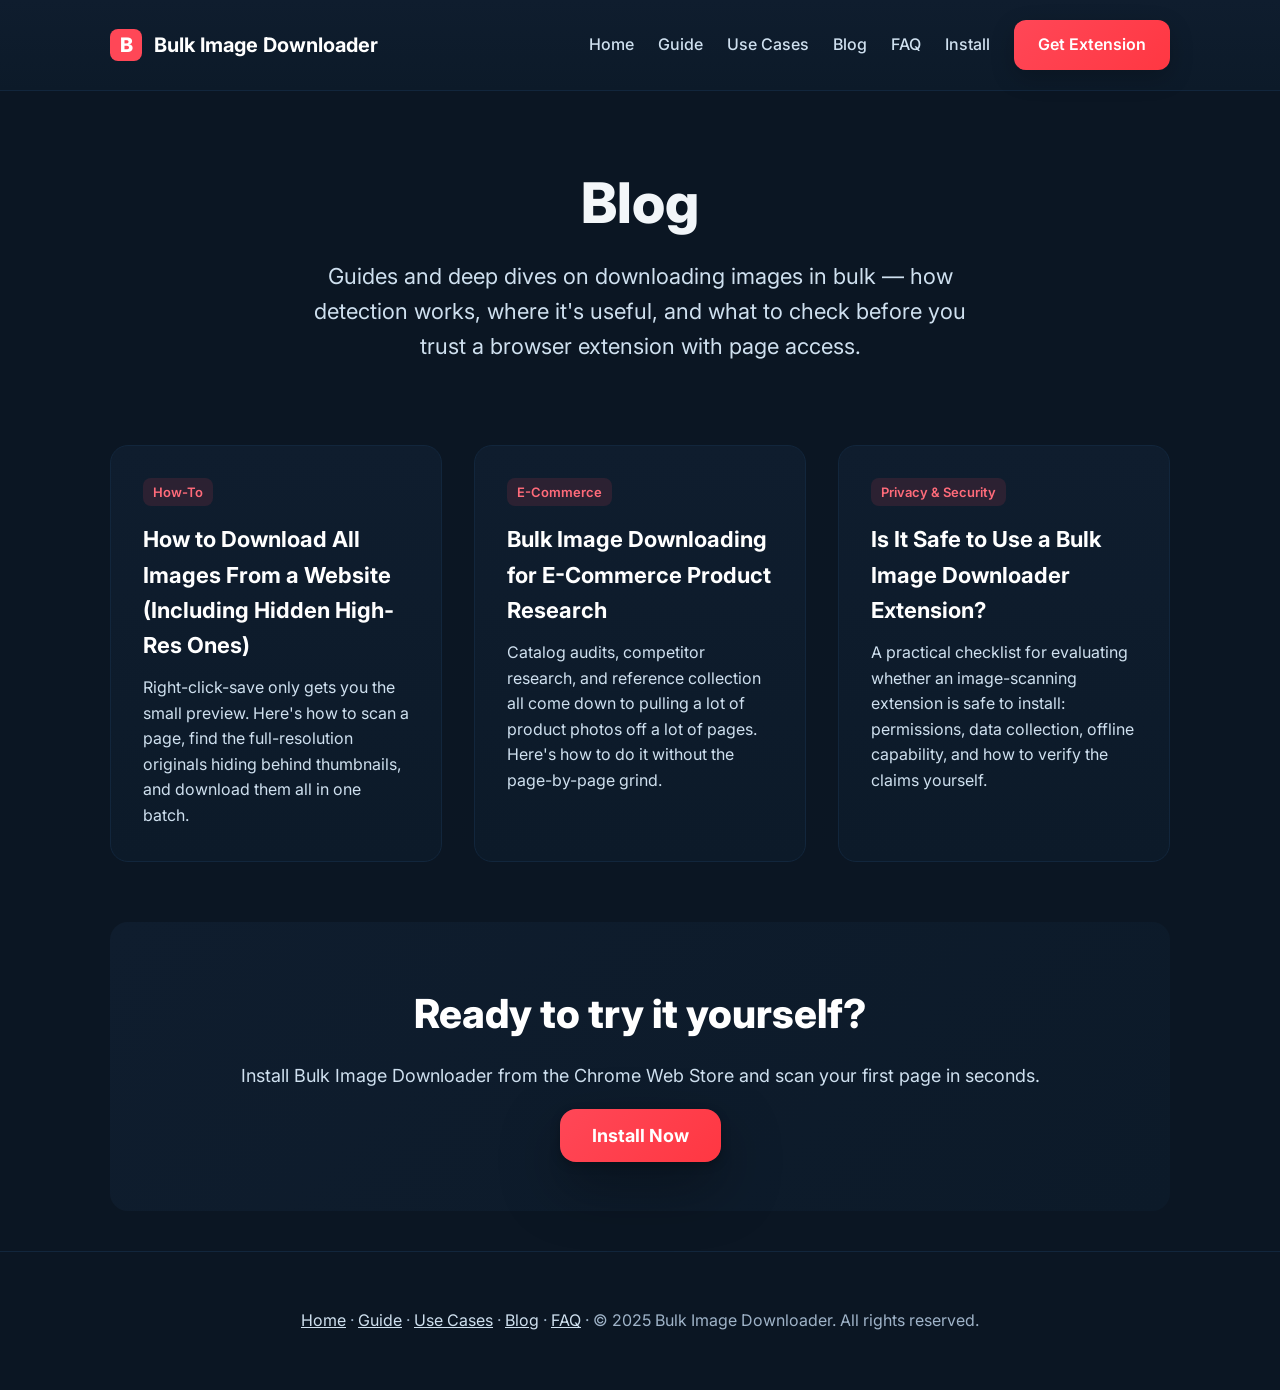
==== blog/index.html @ 46cd49f5 "content: add blog section with 3 articles, link from nav/footer, update sitemap Adds /blog/ with a l" ====
<!DOCTYPE html>
<html lang="en">
<head>
  <meta charset="utf-8" />
  <meta name="viewport" content="width=device-width, initial-scale=1" />
  <title>Blog | Bulk Image Downloader</title>
  <meta name="description" content="Guides and deep dives on downloading images in bulk: full-resolution detection, e-commerce research workflows, and extension privacy and security." />
  <meta name="keywords" content="bulk image downloader blog, download all images from a website, image downloader extension, bulk download images" />
  <link rel="canonical" href="https://bulk-image-downloader.com/blog/" />

  <!-- Open Graph -->
  <meta property="og:type" content="website" />
  <meta property="og:url" content="https://bulk-image-downloader.com/blog/" />
  <meta property="og:title" content="Blog | Bulk Image Downloader" />
  <meta property="og:description" content="Guides and deep dives on downloading images in bulk: full-resolution detection, e-commerce research workflows, and extension privacy and security." />
  <meta property="og:image" content="https://bulk-image-downloader.com/Landing_Screen_1.png" />
  <meta property="og:site_name" content="Bulk Image Downloader" />

  <!-- Twitter Card -->
  <meta name="twitter:card" content="summary_large_image" />
  <meta name="twitter:title" content="Blog | Bulk Image Downloader" />
  <meta name="twitter:description" content="Guides and deep dives on downloading images in bulk: full-resolution detection, e-commerce research workflows, and extension privacy and security." />
  <meta name="twitter:image" content="https://bulk-image-downloader.com/Landing_Screen_1.png" />

  <!-- Google Tag Manager -->
  <script>(function(w,d,s,l,i){w[l]=w[l]||[];w[l].push({'gtm.start':
  new Date().getTime(),event:'gtm.js'});var f=d.getElementsByTagName(s)[0],
  j=d.createElement(s),dl=l!='dataLayer'?'&l='+l:'';j.async=true;j.src=
  'https://www.googletagmanager.com/gtm.js?id='+i+dl;f.parentNode.insertBefore(j,f);
  })(window,document,'script','dataLayer','GTM-KWNNQT8N');</script>
  <!-- End Google Tag Manager -->

  <!-- Umami tracking -->
  <script defer src="https://cloud.umami.is/script.js" data-website-id="cbf2f890-7747-4fc9-b581-79adfbaeee85"></script>

  <!-- Favicons -->
  <link rel="icon" type="image/png" href="/favicon-96x96.png" sizes="96x96" />
  <link rel="icon" type="image/svg+xml" href="/favicon.svg" />
  <link rel="shortcut icon" href="/favicon.ico" />
  <link rel="apple-touch-icon" sizes="180x180" href="/apple-touch-icon.png" />
  <link rel="manifest" href="/site.webmanifest" />

  <!-- Typography -->
  <link rel="preconnect" href="https://fonts.googleapis.com">
  <link rel="preconnect" href="https://fonts.gstatic.com" crossorigin>
  <link href="https://fonts.googleapis.com/css2?family=Inter:wght@400;500;600;700;800&display=swap" rel="stylesheet">

  <style>
    :root {
      --brand: #0A1625;
      --body: #0b1623;
      --card-bg: #0f1d2e;
      --card-bg-2: #0c1a29;
      --card-border: #12263c;
      --text-hero: #e6edf3;
      --text-muted: #cfe0ef;
      --muted: #9fb3c8;
      --accent: #ff4757;
      --accent-hover: #ff3742;
      --accent-light: #ff6b7a;
      --radius: 18px;
      --shadow: 0 24px 60px rgba(0,0,0,.35), 0 3px 10px rgba(0,0,0,.25);
      --shadow-sm: 0 8px 25px rgba(0,0,0,.2);
    }

    * { box-sizing: border-box; }
    html, body { height: 100%; }
    body {
      margin: 0;
      font-family: Inter, system-ui, -apple-system, "Segoe UI", Roboto, Helvetica, Arial, sans-serif;
      background: var(--body);
      color: #dbe7f3;
      line-height: 1.6;
    }

    .header {
      background: linear-gradient(180deg, var(--card-bg), var(--card-bg-2));
      border-bottom: 1px solid var(--card-border);
      padding: 20px 0;
      position: sticky;
      top: 0;
      z-index: 100;
    }

    .header-content {
      max-width: 1100px;
      margin: 0 auto;
      padding: 0 20px;
      display: flex;
      align-items: center;
      justify-content: space-between;
    }

    .logo {
      display: flex;
      align-items: center;
      gap: 12px;
      font-size: 20px;
      font-weight: 700;
      color: #fff;
      text-decoration: none;
    }

    .logo-icon {
      width: 32px;
      height: 32px;
      background: var(--accent);
      border-radius: 8px;
      display: flex;
      align-items: center;
      justify-content: center;
      color: white;
      font-weight: 800;
    }

    .nav {
      display: flex;
      gap: 24px;
      align-items: center;
    }

    .nav-link {
      color: var(--text-muted);
      text-decoration: none;
      font-weight: 500;
      transition: color 0.2s;
    }

    .nav-link:hover {
      color: #fff;
    }

    .cta-button {
      background: linear-gradient(135deg, var(--accent), var(--accent-hover));
      color: white;
      padding: 12px 24px;
      border-radius: 12px;
      text-decoration: none;
      font-weight: 600;
      transition: all 0.2s;
      box-shadow: var(--shadow-sm);
    }

    .cta-button:hover {
      transform: translateY(-2px);
      box-shadow: 0 12px 35px rgba(255, 71, 87, 0.3);
    }

    .main {
      max-width: 1100px;
      margin: 0 auto;
      padding: 0 20px;
    }

    .hero {
      text-align: center;
      padding: 80px 0 40px;
    }

    .hero h1 {
      font-size: clamp(32px, 5vw, 56px);
      font-weight: 800;
      line-height: 1.15;
      margin: 0 0 24px;
      background: linear-gradient(135deg, #fff, var(--text-hero));
      -webkit-background-clip: text;
      -webkit-text-fill-color: transparent;
      background-clip: text;
    }

    .hero p {
      font-size: clamp(18px, 2.5vw, 22px);
      color: var(--text-muted);
      margin: 0 0 20px;
      max-width: 680px;
      margin-left: auto;
      margin-right: auto;
    }

    .section-header {
      text-align: center;
      margin-bottom: 40px;
    }

    .posts-grid {
      display: grid;
      grid-template-columns: repeat(auto-fit, minmax(300px, 1fr));
      gap: 32px;
      margin: 20px 0 60px;
    }

    .post-card {
      background: linear-gradient(180deg, var(--card-bg), var(--card-bg-2));
      border: 1px solid var(--card-border);
      border-radius: var(--radius);
      padding: 32px;
      text-align: left;
      text-decoration: none;
      display: block;
      transition: all 0.2s;
    }

    .post-card:hover {
      transform: translateY(-4px);
      box-shadow: var(--shadow);
    }

    .post-tag {
      display: inline-block;
      background: rgba(255, 71, 87, 0.12);
      color: var(--accent-light);
      font-size: 13px;
      font-weight: 600;
      padding: 4px 10px;
      border-radius: 8px;
      margin-bottom: 16px;
    }

    .post-title {
      font-size: 22px;
      font-weight: 700;
      margin: 0 0 12px;
      color: #fff;
    }

    .post-excerpt {
      color: var(--text-muted);
      margin: 0;
      font-size: 16px;
    }

    .cta-section {
      padding: 60px 0;
      text-align: center;
      background: linear-gradient(135deg, var(--card-bg), var(--card-bg-2));
      border-radius: var(--radius);
      margin: 0 0 40px;
    }

    .cta-section h2 {
      font-size: clamp(28px, 4vw, 40px);
      font-weight: 800;
      margin: 0 0 16px;
      color: #fff;
    }

    .cta-section p {
      font-size: 18px;
      color: var(--text-muted);
      margin: 0 0 32px;
    }

    .btn-primary {
      background: linear-gradient(135deg, var(--accent), var(--accent-hover));
      color: white;
      padding: 16px 32px;
      border-radius: 16px;
      text-decoration: none;
      font-weight: 700;
      font-size: 18px;
      transition: all 0.2s;
      box-shadow: var(--shadow);
    }

    .btn-primary:hover {
      transform: translateY(-3px);
      box-shadow: 0 20px 50px rgba(255, 71, 87, 0.4);
    }

    .footer {
      border-top: 1px solid var(--card-border);
      padding: 40px 0;
      text-align: center;
      color: var(--muted);
    }

    .footer a {
      color: var(--text-muted);
    }

    @media (max-width: 768px) {
      .header-content {
        flex-direction: column;
        gap: 20px;
      }

      .nav {
        gap: 16px;
        flex-wrap: wrap;
        justify-content: center;
      }

      .hero {
        padding: 60px 0 30px;
      }

      .posts-grid {
        grid-template-columns: 1fr;
      }
    }
  </style>
</head>
<body>
  <!-- Google Tag Manager (noscript) -->
  <noscript><iframe src="https://www.googletagmanager.com/ns.html?id=GTM-KWNNQT8N"
  height="0" width="0" style="display:none;visibility:hidden"></iframe></noscript>
  <!-- End Google Tag Manager (noscript) -->

  <header class="header">
    <div class="header-content">
      <a href="/" class="logo">
        <div class="logo-icon">B</div>
        Bulk Image Downloader
      </a>
      <nav class="nav">
        <a href="/" class="nav-link">Home</a>
        <a href="/guide/" class="nav-link">Guide</a>
        <a href="/use-cases/" class="nav-link">Use Cases</a>
        <a href="/blog/" class="nav-link">Blog</a>
        <a href="/faq/" class="nav-link">FAQ</a>
        <a href="/install" class="nav-link">Install</a>
        <a href="https://chromewebstore.google.com/detail/bulk-image-downloader/kbafpfajhhaeilcldcmmjbgjlecnbfgj" class="cta-button" target="_blank">Get Extension</a>
      </nav>
    </div>
  </header>

  <main class="main">
    <!-- Hero -->
    <section class="hero">
      <h1>Blog</h1>
      <p>Guides and deep dives on downloading images in bulk — how detection works, where it's useful, and what to check before you trust a browser extension with page access.</p>
    </section>

    <!-- Posts -->
    <section id="posts">
      <div class="posts-grid">
        <a href="/blog/how-to-download-all-images-from-a-website/" class="post-card">
          <span class="post-tag">How-To</span>
          <h2 class="post-title">How to Download All Images From a Website (Including Hidden High-Res Ones)</h2>
          <p class="post-excerpt">Right-click-save only gets you the small preview. Here's how to scan a page, find the full-resolution originals hiding behind thumbnails, and download them all in one batch.</p>
        </a>
        <a href="/blog/ecommerce-product-image-research/" class="post-card">
          <span class="post-tag">E-Commerce</span>
          <h2 class="post-title">Bulk Image Downloading for E-Commerce Product Research</h2>
          <p class="post-excerpt">Catalog audits, competitor research, and reference collection all come down to pulling a lot of product photos off a lot of pages. Here's how to do it without the page-by-page grind.</p>
        </a>
        <a href="/blog/is-it-safe-bulk-image-downloader-extension/" class="post-card">
          <span class="post-tag">Privacy &amp; Security</span>
          <h2 class="post-title">Is It Safe to Use a Bulk Image Downloader Extension?</h2>
          <p class="post-excerpt">A practical checklist for evaluating whether an image-scanning extension is safe to install: permissions, data collection, offline capability, and how to verify the claims yourself.</p>
        </a>
      </div>
    </section>

    <!-- CTA -->
    <section class="cta-section">
      <h2>Ready to try it yourself?</h2>
      <p>Install Bulk Image Downloader from the Chrome Web Store and scan your first page in seconds.</p>
      <a href="https://chromewebstore.google.com/detail/bulk-image-downloader/kbafpfajhhaeilcldcmmjbgjlecnbfgj" class="btn-primary" target="_blank">Install Now</a>
    </section>
  </main>

  <footer class="footer">
    <p><a href="/">Home</a> · <a href="/guide/">Guide</a> · <a href="/use-cases/">Use Cases</a> · <a href="/blog/">Blog</a> · <a href="/faq/">FAQ</a> · © 2025 Bulk Image Downloader. All rights reserved.</p>
  </footer>
</body>
</html>
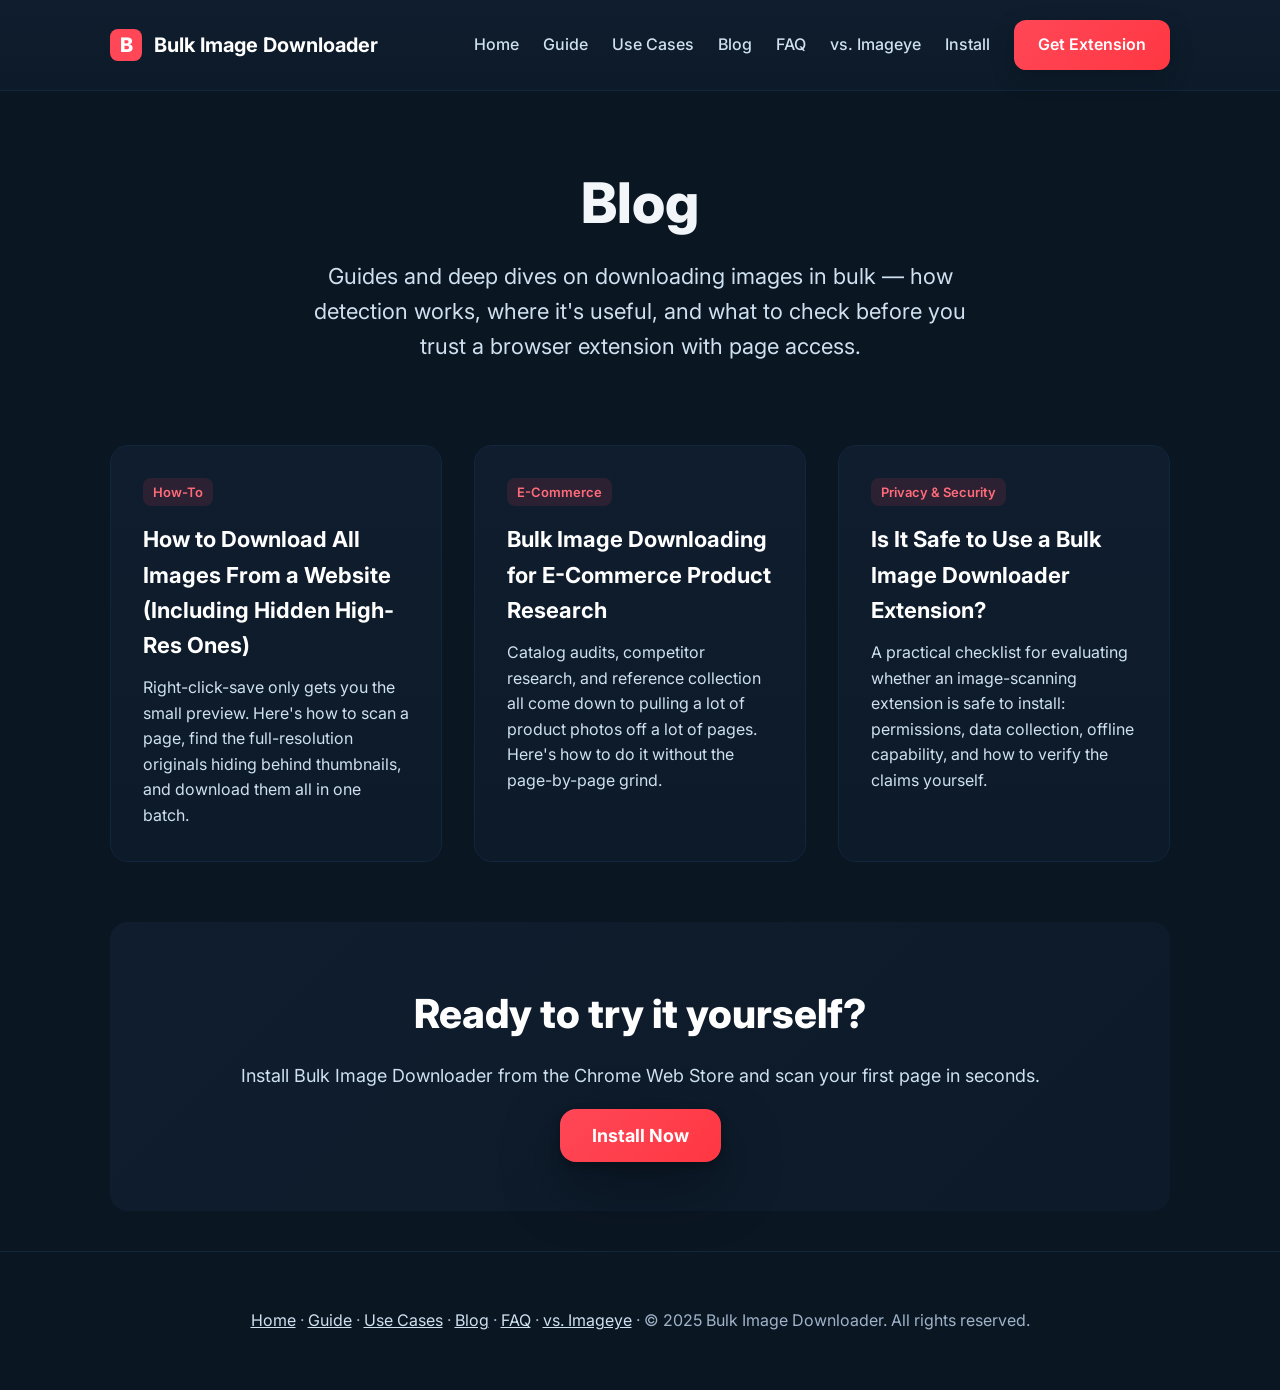
==== commit 982cc029: "content(seo): add named comparison page vs. Imageye Built from internal competitor research (competi" ====
--- a/blog/index.html
+++ b/blog/index.html
@@ -318,6 +318,7 @@
         <a href="/use-cases/" class="nav-link">Use Cases</a>
         <a href="/blog/" class="nav-link">Blog</a>
         <a href="/faq/" class="nav-link">FAQ</a>
+        <a href="/vs-imageye/" class="nav-link">vs. Imageye</a>
         <a href="/install" class="nav-link">Install</a>
         <a href="https://chromewebstore.google.com/detail/bulk-image-downloader/kbafpfajhhaeilcldcmmjbgjlecnbfgj" class="cta-button" target="_blank">Get Extension</a>
       </nav>
@@ -361,7 +362,7 @@
   </main>
 
   <footer class="footer">
-    <p><a href="/">Home</a> · <a href="/guide/">Guide</a> · <a href="/use-cases/">Use Cases</a> · <a href="/blog/">Blog</a> · <a href="/faq/">FAQ</a> · © 2025 Bulk Image Downloader. All rights reserved.</p>
+    <p><a href="/">Home</a> · <a href="/guide/">Guide</a> · <a href="/use-cases/">Use Cases</a> · <a href="/blog/">Blog</a> · <a href="/faq/">FAQ</a> · <a href="/vs-imageye/">vs. Imageye</a> · © 2025 Bulk Image Downloader. All rights reserved.</p>
   </footer>
 </body>
 </html>
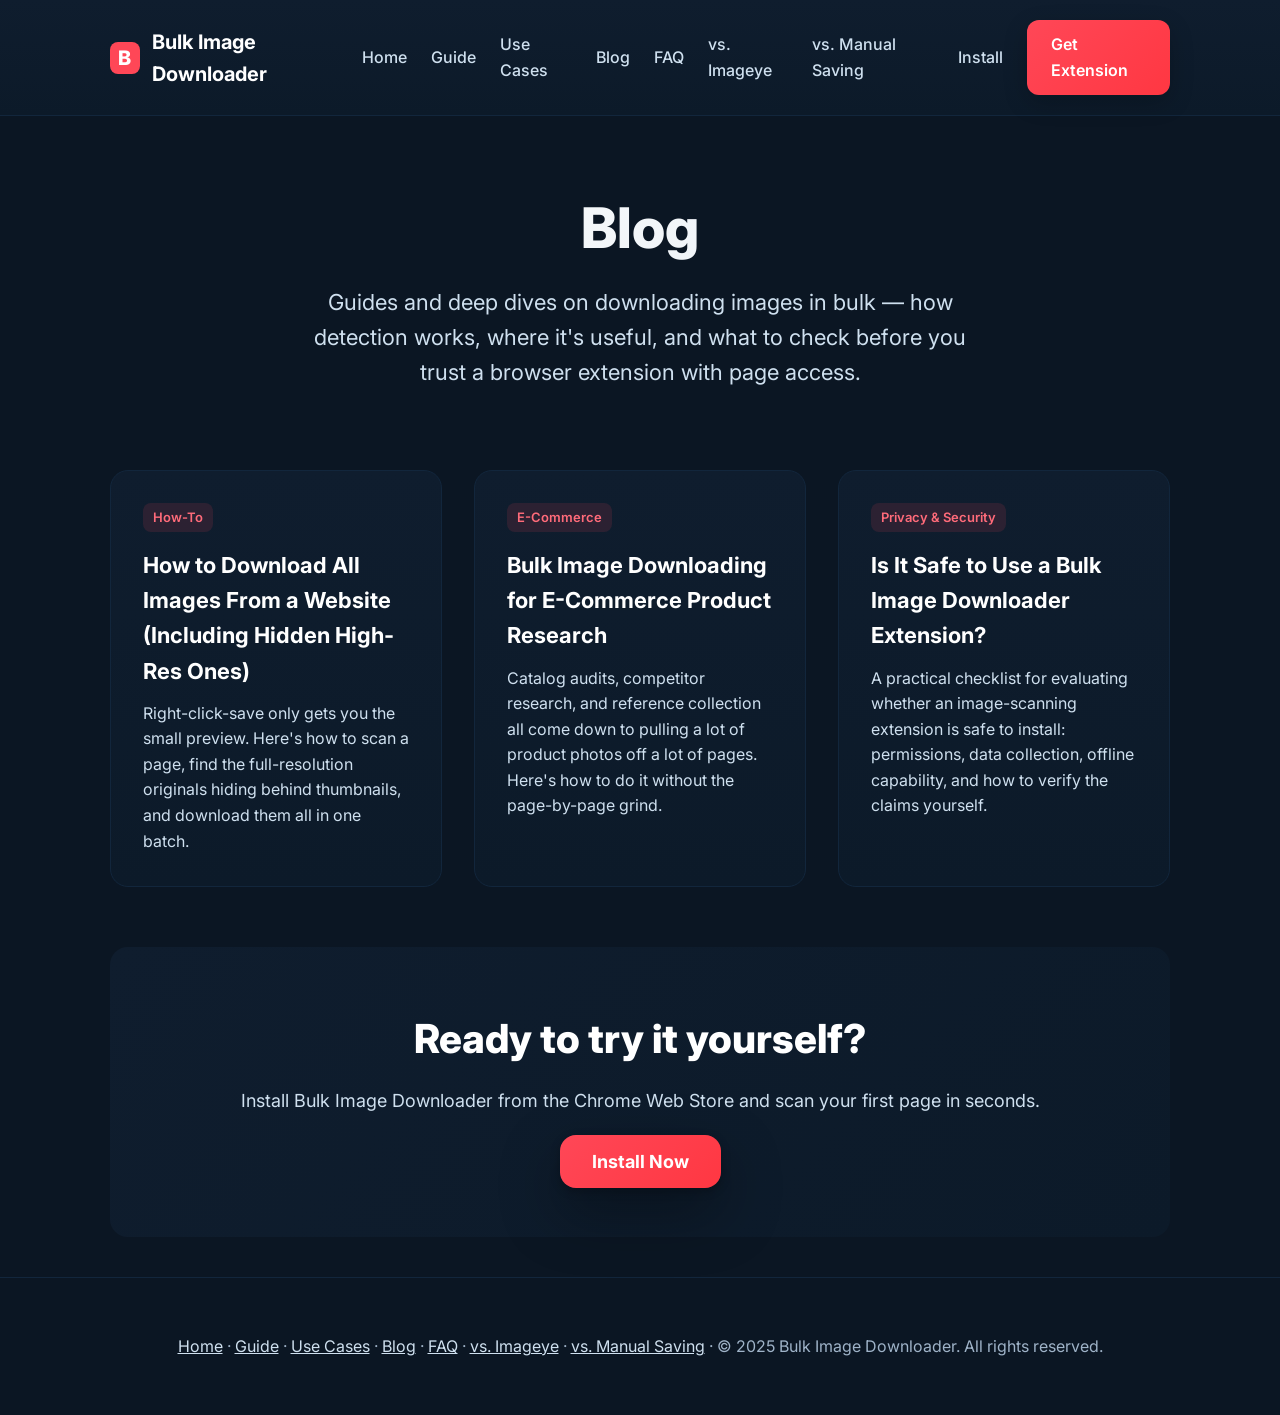
==== commit 23422ccf: "content(seo): tighten vs-imageye honesty, add vs-manual-saving comparison Per user review: removed I" ====
--- a/blog/index.html
+++ b/blog/index.html
@@ -319,6 +319,7 @@
         <a href="/blog/" class="nav-link">Blog</a>
         <a href="/faq/" class="nav-link">FAQ</a>
         <a href="/vs-imageye/" class="nav-link">vs. Imageye</a>
+        <a href="/vs-manual-saving/" class="nav-link">vs. Manual Saving</a>
         <a href="/install" class="nav-link">Install</a>
         <a href="https://chromewebstore.google.com/detail/bulk-image-downloader/kbafpfajhhaeilcldcmmjbgjlecnbfgj" class="cta-button" target="_blank">Get Extension</a>
       </nav>
@@ -362,7 +363,7 @@
   </main>
 
   <footer class="footer">
-    <p><a href="/">Home</a> · <a href="/guide/">Guide</a> · <a href="/use-cases/">Use Cases</a> · <a href="/blog/">Blog</a> · <a href="/faq/">FAQ</a> · <a href="/vs-imageye/">vs. Imageye</a> · © 2025 Bulk Image Downloader. All rights reserved.</p>
+    <p><a href="/">Home</a> · <a href="/guide/">Guide</a> · <a href="/use-cases/">Use Cases</a> · <a href="/blog/">Blog</a> · <a href="/faq/">FAQ</a> · <a href="/vs-imageye/">vs. Imageye</a> · <a href="/vs-manual-saving/">vs. Manual Saving</a> · © 2025 Bulk Image Downloader. All rights reserved.</p>
   </footer>
 </body>
 </html>
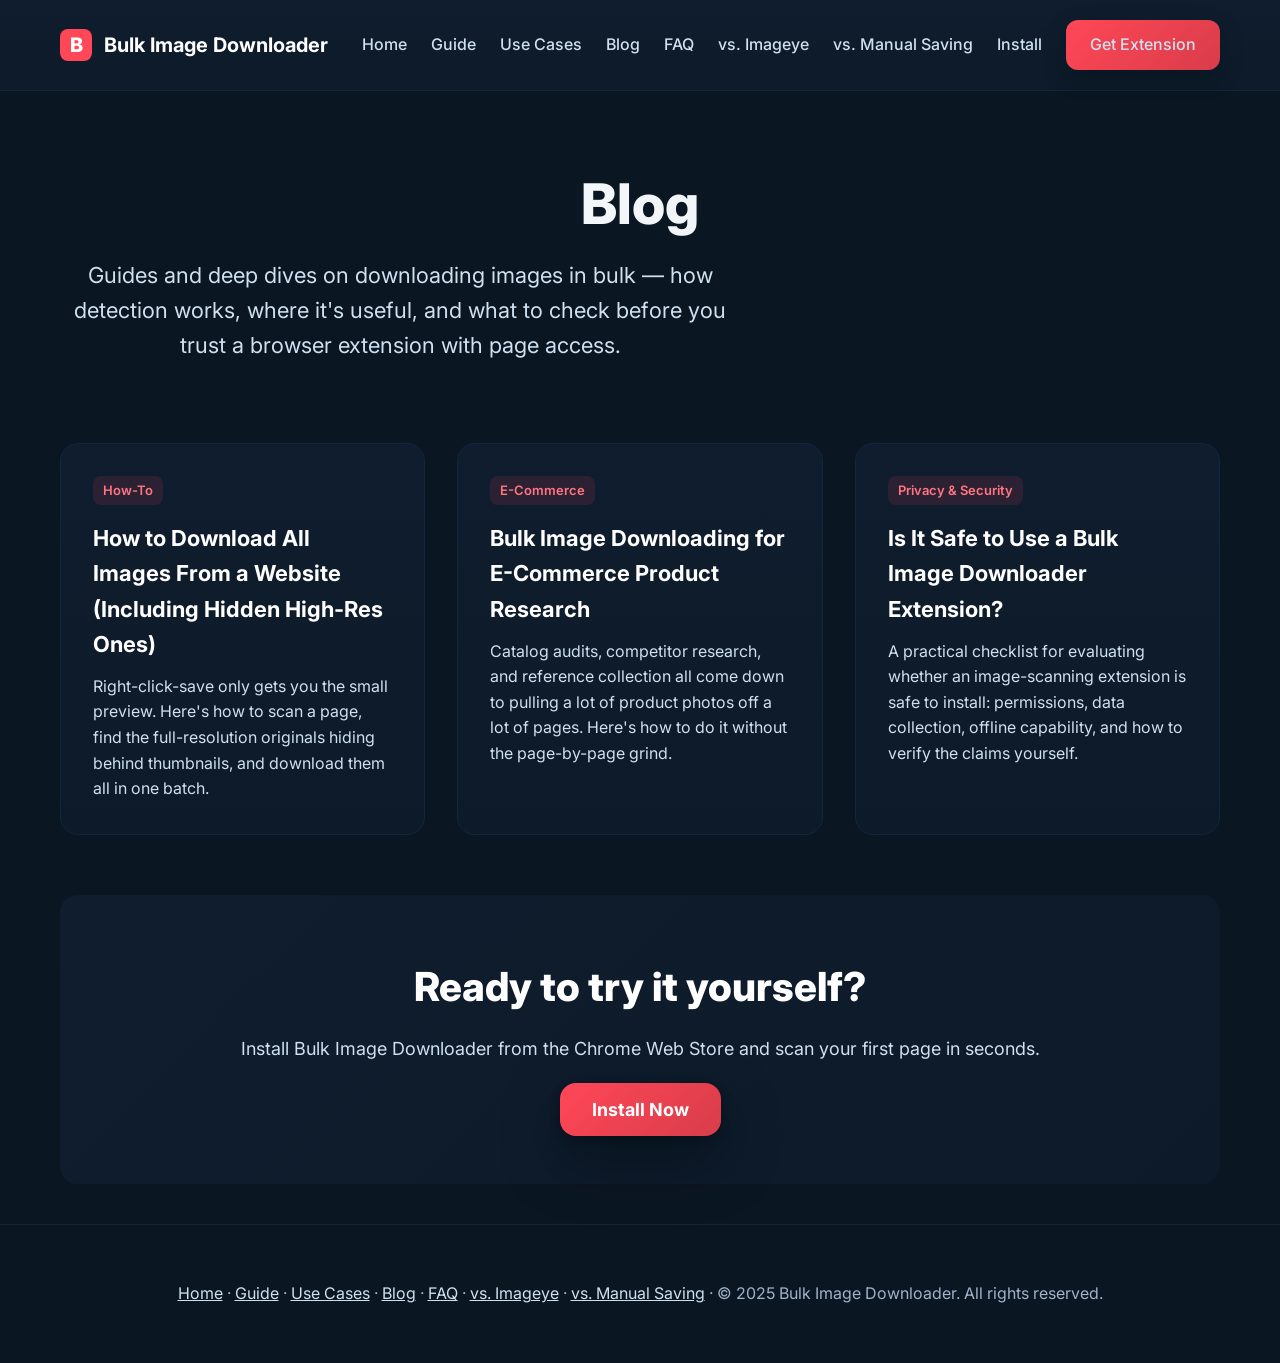
==== commit 45435212: "feat(css): roll out shared mobile-responsive base.css across all pages Replace the copy-pasted per-p" ====
--- a/blog/index.html
+++ b/blog/index.html
@@ -45,141 +45,14 @@
   <link rel="preconnect" href="https://fonts.gstatic.com" crossorigin>
   <link href="https://fonts.googleapis.com/css2?family=Inter:wght@400;500;600;700;800&display=swap" rel="stylesheet">
 
+  <link rel="stylesheet" href="/shared/base.css" />
   <style>
-    :root {
-      --brand: #0A1625;
-      --body: #0b1623;
-      --card-bg: #0f1d2e;
-      --card-bg-2: #0c1a29;
-      --card-border: #12263c;
-      --text-hero: #e6edf3;
-      --text-muted: #cfe0ef;
-      --muted: #9fb3c8;
-      --accent: #ff4757;
-      --accent-hover: #ff3742;
-      --accent-light: #ff6b7a;
-      --radius: 18px;
-      --shadow: 0 24px 60px rgba(0,0,0,.35), 0 3px 10px rgba(0,0,0,.25);
-      --shadow-sm: 0 8px 25px rgba(0,0,0,.2);
-    }
-
-    * { box-sizing: border-box; }
-    html, body { height: 100%; }
-    body {
-      margin: 0;
-      font-family: Inter, system-ui, -apple-system, "Segoe UI", Roboto, Helvetica, Arial, sans-serif;
-      background: var(--body);
-      color: #dbe7f3;
-      line-height: 1.6;
-    }
-
-    .header {
-      background: linear-gradient(180deg, var(--card-bg), var(--card-bg-2));
-      border-bottom: 1px solid var(--card-border);
-      padding: 20px 0;
-      position: sticky;
-      top: 0;
-      z-index: 100;
-    }
-
-    .header-content {
-      max-width: 1100px;
-      margin: 0 auto;
-      padding: 0 20px;
-      display: flex;
-      align-items: center;
-      justify-content: space-between;
-    }
-
-    .logo {
-      display: flex;
-      align-items: center;
-      gap: 12px;
-      font-size: 20px;
-      font-weight: 700;
-      color: #fff;
-      text-decoration: none;
-    }
-
-    .logo-icon {
-      width: 32px;
-      height: 32px;
-      background: var(--accent);
-      border-radius: 8px;
-      display: flex;
-      align-items: center;
-      justify-content: center;
-      color: white;
-      font-weight: 800;
-    }
-
-    .nav {
-      display: flex;
-      gap: 24px;
-      align-items: center;
-    }
-
-    .nav-link {
-      color: var(--text-muted);
-      text-decoration: none;
-      font-weight: 500;
-      transition: color 0.2s;
-    }
-
-    .nav-link:hover {
-      color: #fff;
-    }
-
-    .cta-button {
-      background: linear-gradient(135deg, var(--accent), var(--accent-hover));
-      color: white;
-      padding: 12px 24px;
-      border-radius: 12px;
-      text-decoration: none;
-      font-weight: 600;
-      transition: all 0.2s;
-      box-shadow: var(--shadow-sm);
-    }
-
-    .cta-button:hover {
-      transform: translateY(-2px);
-      box-shadow: 0 12px 35px rgba(255, 71, 87, 0.3);
-    }
-
-    .main {
-      max-width: 1100px;
-      margin: 0 auto;
-      padding: 0 20px;
-    }
-
     .hero {
-      text-align: center;
       padding: 80px 0 40px;
     }
 
-    .hero h1 {
-      font-size: clamp(32px, 5vw, 56px);
-      font-weight: 800;
-      line-height: 1.15;
-      margin: 0 0 24px;
-      background: linear-gradient(135deg, #fff, var(--text-hero));
-      -webkit-background-clip: text;
-      -webkit-text-fill-color: transparent;
-      background-clip: text;
-    }
-
     .hero p {
-      font-size: clamp(18px, 2.5vw, 22px);
-      color: var(--text-muted);
       margin: 0 0 20px;
-      max-width: 680px;
-      margin-left: auto;
-      margin-right: auto;
-    }
-
-    .section-header {
-      text-align: center;
-      margin-bottom: 40px;
     }
 
     .posts-grid {
@@ -230,66 +103,10 @@
     }
 
     .cta-section {
-      padding: 60px 0;
-      text-align: center;
-      background: linear-gradient(135deg, var(--card-bg), var(--card-bg-2));
-      border-radius: var(--radius);
       margin: 0 0 40px;
     }
 
-    .cta-section h2 {
-      font-size: clamp(28px, 4vw, 40px);
-      font-weight: 800;
-      margin: 0 0 16px;
-      color: #fff;
-    }
-
-    .cta-section p {
-      font-size: 18px;
-      color: var(--text-muted);
-      margin: 0 0 32px;
-    }
-
-    .btn-primary {
-      background: linear-gradient(135deg, var(--accent), var(--accent-hover));
-      color: white;
-      padding: 16px 32px;
-      border-radius: 16px;
-      text-decoration: none;
-      font-weight: 700;
-      font-size: 18px;
-      transition: all 0.2s;
-      box-shadow: var(--shadow);
-    }
-
-    .btn-primary:hover {
-      transform: translateY(-3px);
-      box-shadow: 0 20px 50px rgba(255, 71, 87, 0.4);
-    }
-
-    .footer {
-      border-top: 1px solid var(--card-border);
-      padding: 40px 0;
-      text-align: center;
-      color: var(--muted);
-    }
-
-    .footer a {
-      color: var(--text-muted);
-    }
-
     @media (max-width: 768px) {
-      .header-content {
-        flex-direction: column;
-        gap: 20px;
-      }
-
-      .nav {
-        gap: 16px;
-        flex-wrap: wrap;
-        justify-content: center;
-      }
-
       .hero {
         padding: 60px 0 30px;
       }
--- a/shared/base.css
+++ b/shared/base.css
@@ -0,0 +1,542 @@
+/* Shared base.css — common structure/behavior across all 4 product sites.
+   Only --accent is overridden per site; everything else stays identical so the
+   4 copies can be diffed/kept in sync. Load this BEFORE the page's own <style>
+   block, which should only contain what's unique to that page. */
+
+:root {
+  --brand: #0A1625;
+  --body: #0b1623;
+  --card-bg: #0f1d2e;
+  --card-bg-2: #0c1a29;
+  --card-border: #12263c;
+  --text-hero: #e6edf3;
+  --text-muted: #cfe0ef;
+  --muted: #9fb3c8;
+  --radius: 18px;
+  --accent: #ff4757; /* bulk-image-downloader brand color (overridden from the shared default) */
+  --accent-hover: color-mix(in srgb, var(--accent) 85%, black);
+  --accent-light: color-mix(in srgb, var(--accent) 75%, white);
+  --shadow: 0 24px 60px rgba(0, 0, 0, .35), 0 3px 10px rgba(0, 0, 0, .25);
+  --shadow-sm: 0 8px 25px rgba(0, 0, 0, .2);
+  --container-max: 1200px;
+  --gap-section: clamp(40px, 8vw, 80px);
+}
+
+* { box-sizing: border-box; }
+html, body { height: 100%; }
+body {
+  margin: 0;
+  font-family: Inter, system-ui, -apple-system, "Segoe UI", Roboto, Helvetica, Arial, sans-serif;
+  background: var(--body);
+  color: #dbe7f3;
+  line-height: 1.6;
+}
+
+/* ---------- Shared layout containers ---------- */
+
+.wrap,
+.main {
+  max-width: var(--container-max);
+  margin: 0 auto;
+  padding: 0 20px;
+}
+
+.article {
+  max-width: 780px;
+  margin: 0 auto;
+}
+
+/* ---------- Header / nav ---------- */
+
+.header {
+  background: linear-gradient(180deg, var(--card-bg), var(--card-bg-2));
+  border-bottom: 1px solid var(--card-border);
+  padding: 20px 0;
+  position: sticky;
+  top: 0;
+  z-index: 100;
+}
+
+.header-content {
+  max-width: var(--container-max);
+  margin: 0 auto;
+  padding: 0 20px;
+  display: flex;
+  align-items: center;
+  justify-content: space-between;
+  gap: 16px;
+}
+
+.logo {
+  display: flex;
+  align-items: center;
+  gap: 12px;
+  font-size: 20px;
+  font-weight: 700;
+  color: #fff;
+  text-decoration: none;
+  flex-shrink: 0;
+}
+
+.logo-icon {
+  width: 32px;
+  height: 32px;
+  background: var(--accent);
+  border-radius: 8px;
+  display: flex;
+  align-items: center;
+  justify-content: center;
+  color: white;
+  font-weight: 800;
+  flex-shrink: 0;
+}
+
+.nav {
+  display: flex;
+  gap: 24px;
+  align-items: center;
+  flex-wrap: wrap;
+  justify-content: flex-end;
+}
+
+.nav-link,
+.nav a {
+  color: var(--text-muted);
+  text-decoration: none;
+  font-weight: 500;
+  transition: color 0.2s;
+}
+
+.nav-link:hover,
+.nav a:hover {
+  color: #fff;
+}
+
+.cta-button {
+  background: linear-gradient(135deg, var(--accent), var(--accent-hover));
+  color: white;
+  padding: 12px 24px;
+  border-radius: 12px;
+  text-decoration: none;
+  font-weight: 600;
+  transition: all 0.2s;
+  box-shadow: var(--shadow-sm);
+  white-space: nowrap;
+}
+
+.cta-button:hover {
+  transform: translateY(-2px);
+  box-shadow: 0 12px 35px rgba(0, 0, 0, 0.3);
+}
+
+/* ---------- Hero ---------- */
+
+.hero {
+  text-align: center;
+  padding: 80px 0 60px;
+}
+
+.hero h1 {
+  font-size: clamp(30px, 5vw, 56px);
+  font-weight: 800;
+  line-height: 1.2;
+  margin: 0 0 20px;
+  background: linear-gradient(135deg, #fff, var(--text-hero));
+  -webkit-background-clip: text;
+  -webkit-text-fill-color: transparent;
+  background-clip: text;
+}
+
+.hero .meta {
+  color: var(--muted);
+  font-size: 15px;
+  margin-bottom: 20px;
+}
+
+.hero p {
+  font-size: clamp(17px, 2.5vw, 22px);
+  color: var(--text-muted);
+  margin: 0 0 32px;
+  max-width: 680px;
+  margin-left: auto;
+  margin-right: auto;
+}
+
+.hero-cta {
+  display: flex;
+  gap: 16px;
+  justify-content: center;
+  flex-wrap: wrap;
+}
+
+.btn-primary {
+  background: linear-gradient(135deg, var(--accent), var(--accent-hover));
+  color: white;
+  padding: 16px 32px;
+  border-radius: 16px;
+  text-decoration: none;
+  font-weight: 700;
+  font-size: 18px;
+  transition: all 0.2s;
+  box-shadow: var(--shadow);
+  text-align: center;
+}
+
+.btn-primary:hover {
+  transform: translateY(-3px);
+  box-shadow: 0 20px 50px rgba(0, 0, 0, 0.4);
+}
+
+.btn-secondary {
+  background: transparent;
+  color: var(--text-muted);
+  padding: 16px 32px;
+  border: 2px solid var(--card-border);
+  border-radius: 16px;
+  text-decoration: none;
+  font-weight: 600;
+  font-size: 18px;
+  transition: all 0.2s;
+  text-align: center;
+}
+
+.btn-secondary:hover {
+  border-color: var(--accent);
+  color: var(--accent);
+}
+
+/* ---------- Section headers ---------- */
+
+.section-header {
+  text-align: center;
+  margin-bottom: 60px;
+}
+
+.section-title {
+  font-size: clamp(28px, 4vw, 44px);
+  font-weight: 800;
+  margin: 0 0 16px;
+  color: #fff;
+}
+
+.section-subtitle {
+  font-size: clamp(16px, 2vw, 20px);
+  color: var(--text-muted);
+  margin: 0;
+  max-width: 700px;
+  margin-left: auto;
+  margin-right: auto;
+}
+
+/* ---------- Feature / card grids (mobile-safe: no minmax(300px,...) on narrow screens) ---------- */
+
+.features-grid,
+.features {
+  display: grid;
+  grid-template-columns: repeat(auto-fit, minmax(260px, 1fr));
+  gap: 28px;
+  margin-top: 40px;
+}
+
+.feature-card {
+  background: linear-gradient(180deg, var(--card-bg), var(--card-bg-2));
+  border: 1px solid var(--card-border);
+  border-radius: var(--radius);
+  padding: 28px;
+  text-align: center;
+}
+
+.feature-icon {
+  width: 60px;
+  height: 60px;
+  background: linear-gradient(135deg, var(--accent), var(--accent-light));
+  border-radius: 16px;
+  display: flex;
+  align-items: center;
+  justify-content: center;
+  margin: 0 auto 20px;
+  font-size: 26px;
+}
+
+.feature-title,
+.feature-card h3 {
+  font-size: 20px;
+  font-weight: 700;
+  margin: 0 0 12px;
+  color: #fff;
+}
+
+.feature-description,
+.feature-card p {
+  color: var(--text-muted);
+  margin: 0;
+  line-height: 1.6;
+}
+
+/* ---------- Benefits / checklist ---------- */
+
+.benefits-list {
+  list-style: none;
+  padding: 0;
+  margin: 0;
+}
+
+.benefits-list li {
+  display: flex;
+  align-items: flex-start;
+  gap: 12px;
+  margin-bottom: 16px;
+  color: var(--text-muted);
+}
+
+.benefits-list li::before {
+  content: "✓";
+  color: var(--accent);
+  font-weight: 700;
+  font-size: 18px;
+}
+
+/* ---------- Article body (blog/guide copy) ---------- */
+
+.article-body {
+  padding: 20px 0 60px;
+}
+
+.article-body h2 {
+  font-size: clamp(24px, 3vw, 32px);
+  font-weight: 800;
+  color: #fff;
+  margin: 48px 0 16px;
+}
+
+.article-body h3 {
+  font-size: 20px;
+  font-weight: 700;
+  color: #fff;
+  margin: 32px 0 12px;
+}
+
+.article-body p {
+  font-size: 17px;
+  color: var(--text-muted);
+  margin: 0 0 20px;
+}
+
+.article-body a {
+  color: var(--accent-light);
+}
+
+.article-body ul,
+.article-body ol {
+  color: var(--text-muted);
+  font-size: 17px;
+  padding-left: 24px;
+  margin: 0 0 20px;
+}
+
+.article-body li {
+  margin-bottom: 10px;
+}
+
+.callout {
+  background: linear-gradient(180deg, var(--card-bg), var(--card-bg-2));
+  border: 1px solid var(--card-border);
+  border-radius: var(--radius);
+  padding: 24px 28px;
+  margin: 32px 0;
+}
+
+.callout p {
+  margin: 0;
+}
+
+/* ---------- Comparison tables: desktop = table, mobile (<=768px) = stacked cards ---------- */
+
+.compare-table-wrap,
+.comparison-table-wrap {
+  overflow-x: auto;
+  margin: 32px 0;
+  border: 1px solid var(--card-border);
+  border-radius: var(--radius);
+}
+
+table.compare-table,
+table.comparison-table {
+  width: 100%;
+  border-collapse: collapse;
+  font-size: 16px;
+}
+
+table.compare-table th,
+table.compare-table td,
+table.comparison-table th,
+table.comparison-table td {
+  padding: 16px 18px;
+  text-align: left;
+  border-bottom: 1px solid var(--card-border);
+  color: var(--text-muted);
+}
+
+table.compare-table th,
+table.comparison-table th {
+  background: var(--card-bg-2);
+  color: #fff;
+  font-weight: 700;
+}
+
+table.compare-table tr:last-child td,
+table.comparison-table tr:last-child td {
+  border-bottom: none;
+}
+
+table.compare-table td.dash {
+  color: var(--muted);
+}
+
+.table-footnote {
+  font-size: 14px;
+  color: var(--muted);
+  margin: -12px 0 32px;
+}
+
+/* ---------- CTA / Footer ---------- */
+
+.cta-section {
+  padding: 60px 0;
+  text-align: center;
+  background: linear-gradient(135deg, var(--card-bg), var(--card-bg-2));
+  border-radius: var(--radius);
+  margin: 40px 0;
+}
+
+.cta-section h2 {
+  font-size: clamp(28px, 4vw, 40px);
+  font-weight: 800;
+  margin: 0 0 16px;
+  color: #fff;
+}
+
+.cta-section p {
+  font-size: 18px;
+  color: var(--text-muted);
+  margin: 0 0 32px;
+}
+
+.footer {
+  border-top: 1px solid var(--card-border);
+  padding: 40px 0;
+  text-align: center;
+  color: var(--muted);
+}
+
+.footer a {
+  color: var(--text-muted);
+}
+
+/* ================= Responsive: 3 required breakpoints ================= */
+
+/* Tablet: mainly guard against comparison-table overflow and 2-col grids getting tight */
+@media (max-width: 1024px) {
+  .features-grid,
+  .features {
+    gap: 20px;
+  }
+}
+
+/* Main breakpoint — every page must behave correctly here */
+@media (max-width: 768px) {
+  .header-content {
+    flex-direction: column;
+    gap: 14px;
+    align-items: stretch;
+  }
+
+  .nav {
+    gap: 14px;
+    justify-content: center;
+  }
+
+  .hero {
+    padding: 44px 0 32px;
+  }
+
+  .hero-cta {
+    flex-direction: column;
+    align-items: center;
+  }
+
+  .features-grid,
+  .features {
+    grid-template-columns: 1fr;
+  }
+
+  .section-header {
+    margin-bottom: 36px;
+  }
+
+  /* Comparison tables become stacked cards instead of a horizontally-scrolling table.
+     Requires each <td> to carry data-label="<column header text>" in markup. */
+  .compare-table-wrap table,
+  .comparison-table-wrap table {
+    border: 0;
+  }
+
+  .compare-table-wrap table thead,
+  .comparison-table-wrap table thead {
+    display: none;
+  }
+
+  .compare-table-wrap table tr,
+  .comparison-table-wrap table tr {
+    display: block;
+    border-bottom: 1px solid var(--card-border);
+    padding: 16px 18px;
+  }
+
+  .compare-table-wrap table tr:last-child,
+  .comparison-table-wrap table tr:last-child {
+    border-bottom: 0;
+  }
+
+  .compare-table-wrap table td,
+  .comparison-table-wrap table td {
+    display: block;
+    border-bottom: none;
+    padding: 6px 0;
+  }
+
+  .compare-table-wrap table td[data-label]::before,
+  .comparison-table-wrap table td[data-label]::before {
+    content: attr(data-label);
+    display: block;
+    font-size: 12px;
+    font-weight: 700;
+    text-transform: uppercase;
+    letter-spacing: .04em;
+    color: var(--muted);
+    margin-bottom: 4px;
+  }
+
+  table.compare-table td:first-child,
+  table.comparison-table td:first-child {
+    color: #fff;
+    font-weight: 700;
+  }
+}
+
+/* Small phones */
+@media (max-width: 480px) {
+  .hero {
+    padding: 36px 0 24px;
+  }
+
+  .btn-primary,
+  .btn-secondary,
+  .cta-button {
+    width: 100%;
+  }
+
+  .hero-cta {
+    width: 100%;
+  }
+}
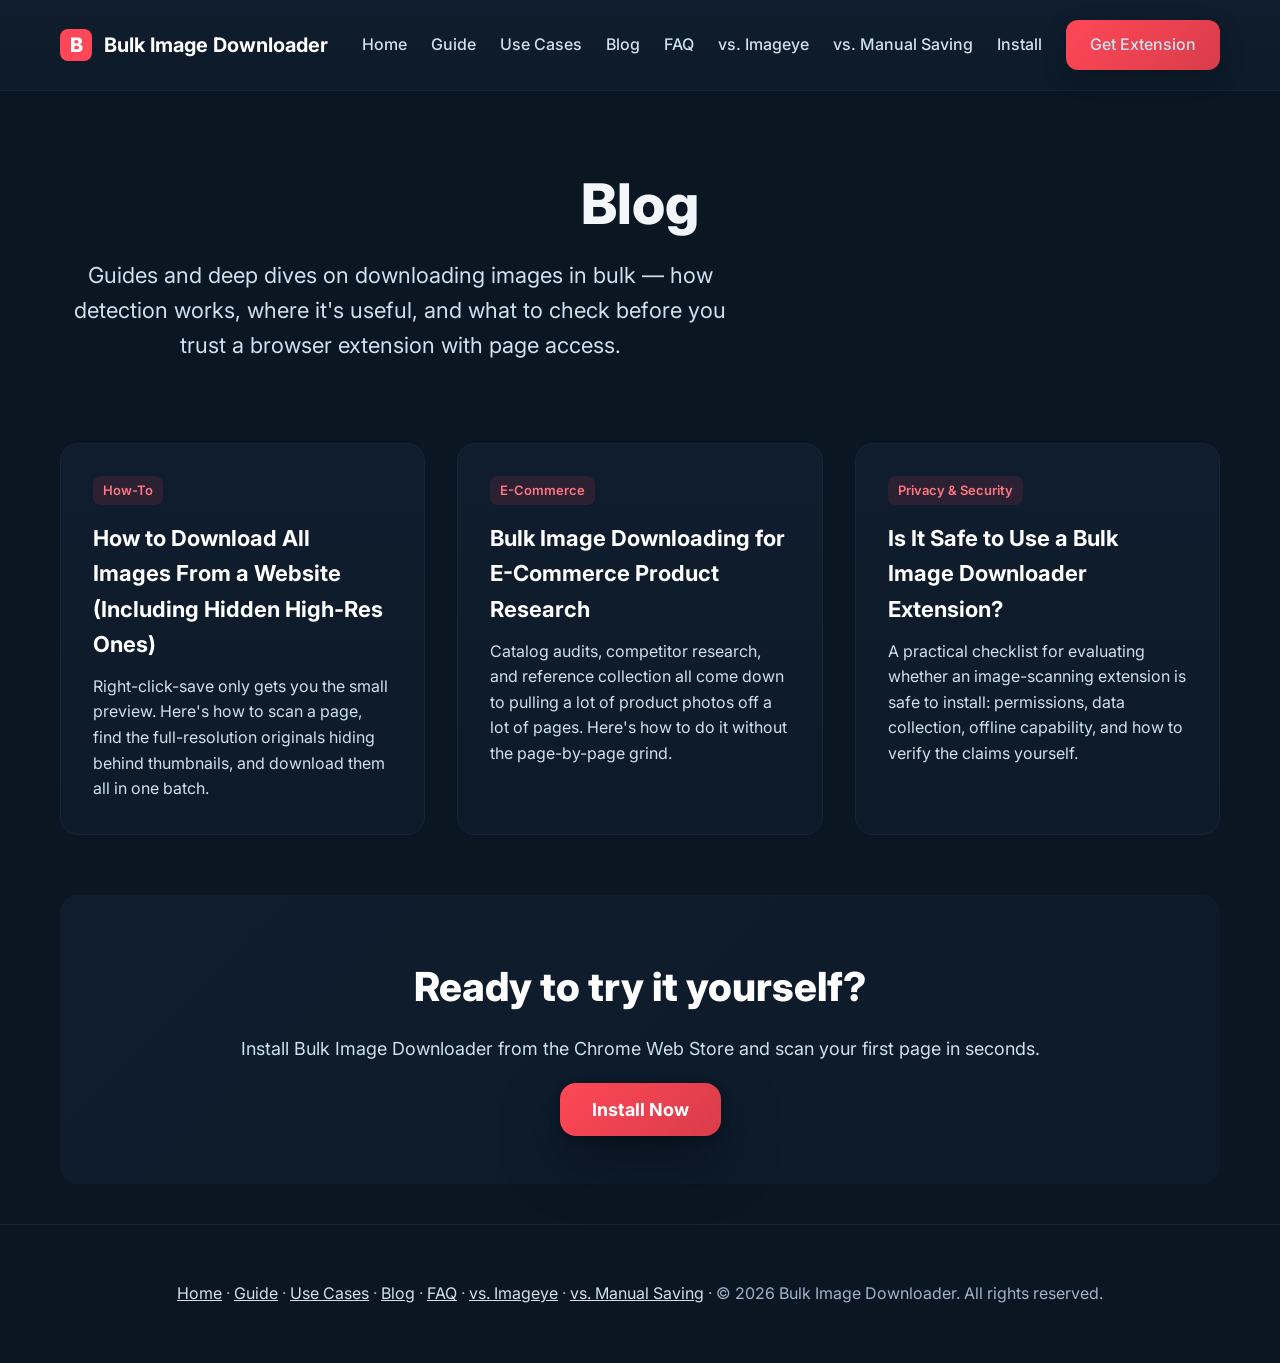
==== commit f48766c9: "fix(layout): un-grid features section, escape <use> in vs-imageye, footer year The homepage features" ====
--- a/blog/index.html
+++ b/blog/index.html
@@ -180,7 +180,7 @@
   </main>
 
   <footer class="footer">
-    <p><a href="/">Home</a> · <a href="/guide/">Guide</a> · <a href="/use-cases/">Use Cases</a> · <a href="/blog/">Blog</a> · <a href="/faq/">FAQ</a> · <a href="/vs-imageye/">vs. Imageye</a> · <a href="/vs-manual-saving/">vs. Manual Saving</a> · © 2025 Bulk Image Downloader. All rights reserved.</p>
+    <p><a href="/">Home</a> · <a href="/guide/">Guide</a> · <a href="/use-cases/">Use Cases</a> · <a href="/blog/">Blog</a> · <a href="/faq/">FAQ</a> · <a href="/vs-imageye/">vs. Imageye</a> · <a href="/vs-manual-saving/">vs. Manual Saving</a> · © 2026 Bulk Image Downloader. All rights reserved.</p>
   </footer>
 </body>
 </html>
--- a/shared/base.css
+++ b/shared/base.css
@@ -32,6 +32,13 @@
   line-height: 1.6;
 }
 
+/* Fallback colour for unclassed in-text links: the browser default (#0000ee) is
+   unreadable on the dark background. Element-level specificity, so any page or
+   component rule (.nav a, .btn-primary, footer a, ...) still overrides it. */
+a {
+  color: var(--accent-light);
+}
+
 /* ---------- Shared layout containers ---------- */
 
 .wrap,
@@ -110,6 +117,12 @@
 .nav-link:hover,
 .nav a:hover {
   color: #fff;
+}
+
+/* Header-less pages (nav sits directly inside .wrap): centre it and give it breathing room */
+.wrap > .nav {
+  justify-content: center;
+  margin: 40px 0;
 }
 
 .cta-button {
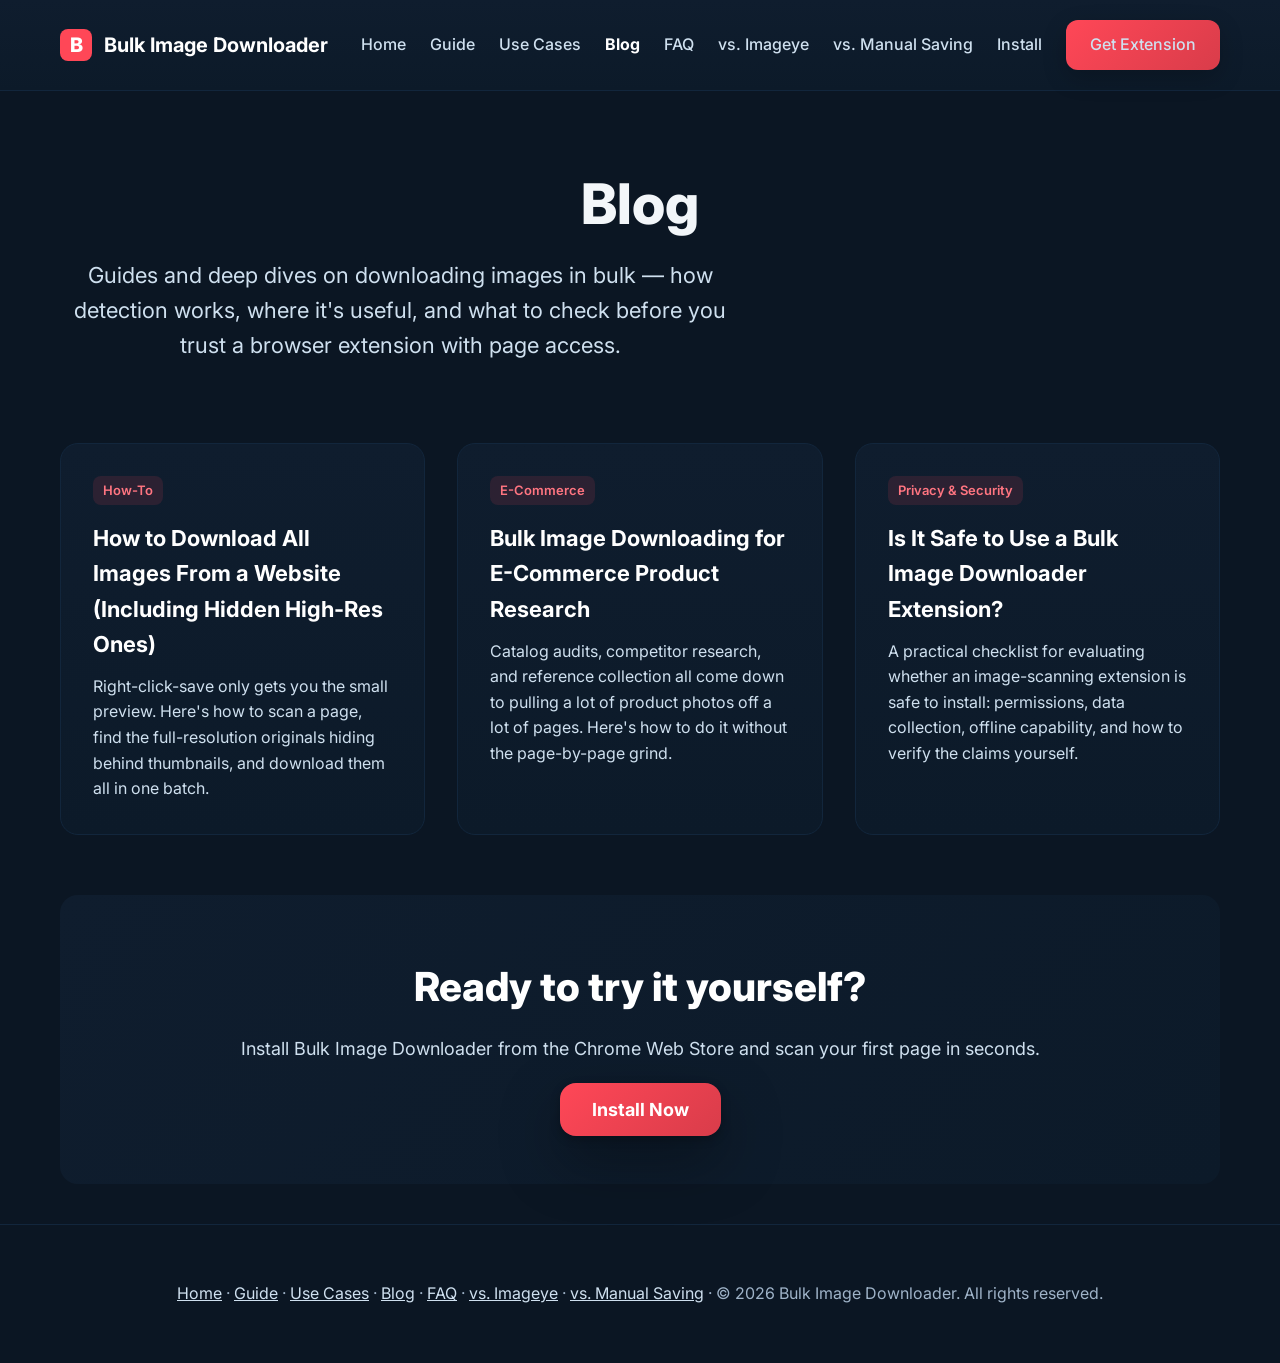
==== commit 693e31c9: "Design system v2: partial-include generator, base.css consolidation, internal linking - Add shared/p" ====
--- a/blog/index.html
+++ b/blog/index.html
@@ -116,6 +116,40 @@
       }
     }
   </style>
+
+  <!-- Structured Data -->
+  <script type="application/ld+json">
+  {
+    "@context": "https://schema.org",
+    "@type": "CollectionPage",
+    "name": "Blog | Bulk Image Downloader",
+    "url": "https://bulk-image-downloader.com/blog/",
+    "description": "Guides and deep dives on downloading images in bulk: full-resolution detection, e-commerce research workflows, and extension privacy and security.",
+    "mainEntity": {
+      "@type": "ItemList",
+      "itemListElement": [
+        {
+          "@type": "ListItem",
+          "position": 1,
+          "url": "https://bulk-image-downloader.com/blog/how-to-download-all-images-from-a-website/",
+          "name": "How to Download All Images From a Website (Including Hidden High-Res Ones)"
+        },
+        {
+          "@type": "ListItem",
+          "position": 2,
+          "url": "https://bulk-image-downloader.com/blog/ecommerce-product-image-research/",
+          "name": "Bulk Image Downloading for E-Commerce Product Research"
+        },
+        {
+          "@type": "ListItem",
+          "position": 3,
+          "url": "https://bulk-image-downloader.com/blog/is-it-safe-bulk-image-downloader-extension/",
+          "name": "Is It Safe to Use a Bulk Image Downloader Extension?"
+        }
+      ]
+    }
+  }
+  </script>
 </head>
 <body>
   <!-- Google Tag Manager (noscript) -->
@@ -123,7 +157,7 @@
   height="0" width="0" style="display:none;visibility:hidden"></iframe></noscript>
   <!-- End Google Tag Manager (noscript) -->
 
-  <header class="header">
+    <header class="header">
     <div class="header-content">
       <a href="/" class="logo">
         <div class="logo-icon">B</div>
@@ -133,7 +167,7 @@
         <a href="/" class="nav-link">Home</a>
         <a href="/guide/" class="nav-link">Guide</a>
         <a href="/use-cases/" class="nav-link">Use Cases</a>
-        <a href="/blog/" class="nav-link">Blog</a>
+        <a href="/blog/" class="nav-link active">Blog</a>
         <a href="/faq/" class="nav-link">FAQ</a>
         <a href="/vs-imageye/" class="nav-link">vs. Imageye</a>
         <a href="/vs-manual-saving/" class="nav-link">vs. Manual Saving</a>
@@ -179,7 +213,7 @@
     </section>
   </main>
 
-  <footer class="footer">
+    <footer class="footer">
     <p><a href="/">Home</a> · <a href="/guide/">Guide</a> · <a href="/use-cases/">Use Cases</a> · <a href="/blog/">Blog</a> · <a href="/faq/">FAQ</a> · <a href="/vs-imageye/">vs. Imageye</a> · <a href="/vs-manual-saving/">vs. Manual Saving</a> · © 2026 Bulk Image Downloader. All rights reserved.</p>
   </footer>
 </body>
--- a/shared/base.css
+++ b/shared/base.css
@@ -119,6 +119,12 @@
   color: #fff;
 }
 
+/* Current-page indicator, set by the partial-include generator's {{active:KEY}} marker */
+.nav-link.active {
+  color: #fff;
+  font-weight: 700;
+}
+
 /* Header-less pages (nav sits directly inside .wrap): centre it and give it breathing room */
 .wrap > .nav {
   justify-content: center;
@@ -257,6 +263,17 @@
   border-radius: var(--radius);
   padding: 28px;
   text-align: center;
+  transition: transform 0.2s, box-shadow 0.2s;
+}
+
+.feature-card:hover {
+  transform: translateY(-4px);
+  box-shadow: var(--shadow);
+}
+
+/* Modifier: left-align a feature-card used for Q&A / list content instead of a centered pitch */
+.feature-card--left {
+  text-align: left;
 }
 
 .feature-icon {
@@ -307,6 +324,213 @@
   color: var(--accent);
   font-weight: 700;
   font-size: 18px;
+}
+
+.benefits-list--narrow {
+  max-width: 700px;
+  margin: 0 auto;
+}
+
+/* ---------- Benefits section (was hand-copied identically into index/guide/use-cases <style> blocks) ---------- */
+
+.benefits {
+  padding: 60px 0;
+  background: linear-gradient(180deg, transparent, rgba(255, 71, 87, 0.05));
+}
+
+.benefits-content {
+  display: grid;
+  grid-template-columns: 1fr 1fr;
+  gap: 80px;
+  align-items: center;
+}
+
+/* Modifier: single centered column (used by the "Perfect for Everyone" persona section) */
+.benefits-content--center {
+  grid-template-columns: 1fr;
+  text-align: center;
+  max-width: 800px;
+  margin: 0 auto;
+}
+
+/* Modifier: single narrow column, left-aligned (used by explainer-only benefits sections) */
+.benefits-content--narrow {
+  grid-template-columns: 1fr;
+  max-width: 800px;
+  margin: 0 auto;
+}
+
+.benefits-text h2 {
+  font-size: clamp(28px, 4vw, 40px);
+  font-weight: 800;
+  margin: 0 0 24px;
+  color: #fff;
+}
+
+.benefits-text p {
+  font-size: 18px;
+  color: var(--text-muted);
+  margin: 0 0 24px;
+}
+
+/* Modifier: larger hero-style heading/lead for the persona section */
+.benefits-text--hero h2 {
+  font-size: clamp(32px, 4vw, 48px);
+  margin-bottom: 24px;
+}
+
+.benefits-text--hero p {
+  font-size: 20px;
+  margin-bottom: 40px;
+}
+
+.benefits-visual {
+  text-align: center;
+}
+
+.benefits-visual img {
+  max-width: 100%;
+  height: auto;
+  border-radius: 16px;
+  box-shadow: var(--shadow);
+}
+
+/* ---------- Persona / "who it's for" cards (previously 6 hand-copied inline-style blocks on index.html) ---------- */
+
+.persona-grid {
+  display: grid;
+  grid-template-columns: repeat(auto-fit, minmax(300px, 1fr));
+  gap: 24px;
+  margin-top: 40px;
+}
+
+.persona-card {
+  background: linear-gradient(180deg, var(--card-bg), var(--card-bg-2));
+  border: 1px solid var(--card-border);
+  border-radius: 16px;
+  padding: 24px;
+  text-align: left;
+  transition: transform 0.2s, box-shadow 0.2s;
+}
+
+.persona-card:hover {
+  transform: translateY(-4px);
+  box-shadow: var(--shadow-sm);
+}
+
+.persona-card__header {
+  display: flex;
+  align-items: center;
+  gap: 12px;
+  margin-bottom: 12px;
+}
+
+.persona-card__check {
+  width: 24px;
+  height: 24px;
+  background: var(--accent);
+  border-radius: 50%;
+  display: flex;
+  align-items: center;
+  justify-content: center;
+  color: white;
+  font-weight: 700;
+  font-size: 14px;
+  flex-shrink: 0;
+}
+
+.persona-card h3 {
+  margin: 0;
+  color: #fff;
+  font-size: 18px;
+  font-weight: 600;
+}
+
+.persona-card p {
+  margin: 0;
+  color: var(--text-muted);
+  font-size: 14px;
+}
+
+/* ---------- Small section-spacing utilities (replace one-off inline padding/margin overrides) ---------- */
+
+.section-pad-t20 { padding: 20px 0 0; }
+.section-pad-t20-b40 { padding: 20px 0 40px; }
+.section-pad-t20-b60 { padding: 20px 0 60px; }
+.section-pad-b60 { padding: 0 0 60px; }
+.section-pad-b20 { padding: 0 0 20px; }
+
+.features-section {
+  padding-top: 40px;
+}
+
+.section-header--tight {
+  margin-bottom: 40px;
+}
+
+.section-title--md {
+  font-size: clamp(28px, 3.5vw, 40px);
+}
+
+.features-grid--flush {
+  margin-top: 0;
+}
+
+/* Shared "list of Q&A cards" wrapper (was a repeated inline style on index/guide/faq) */
+.qa-list {
+  max-width: 800px;
+  margin: 0 auto;
+  display: grid;
+  gap: 20px;
+}
+
+.link-accent {
+  color: var(--accent);
+}
+
+/* ---------- FAQ accordion (plain CSS, no JS) — for future Q&A sections ---------- */
+
+.faq-accordion {
+  background: linear-gradient(180deg, var(--card-bg), var(--card-bg-2));
+  border: 1px solid var(--card-border);
+  border-radius: var(--radius);
+  padding: 4px 24px;
+  margin-bottom: 12px;
+}
+
+.faq-accordion summary {
+  cursor: pointer;
+  list-style: none;
+  padding: 20px 0;
+  font-size: 18px;
+  font-weight: 700;
+  color: #fff;
+  display: flex;
+  align-items: center;
+  justify-content: space-between;
+  gap: 16px;
+}
+
+.faq-accordion summary::-webkit-details-marker {
+  display: none;
+}
+
+.faq-accordion summary::after {
+  content: "+";
+  font-size: 22px;
+  color: var(--accent);
+  flex-shrink: 0;
+  transition: transform 0.2s;
+}
+
+.faq-accordion[open] summary::after {
+  transform: rotate(45deg);
+}
+
+.faq-accordion p {
+  color: var(--text-muted);
+  margin: 0 0 20px;
+  line-height: 1.6;
 }
 
 /* ---------- Article body (blog/guide copy) ---------- */
@@ -485,6 +709,11 @@
 
   .section-header {
     margin-bottom: 36px;
+  }
+
+  .benefits-content {
+    grid-template-columns: 1fr;
+    gap: 40px;
   }
 
   /* Comparison tables become stacked cards instead of a horizontally-scrolling table.
